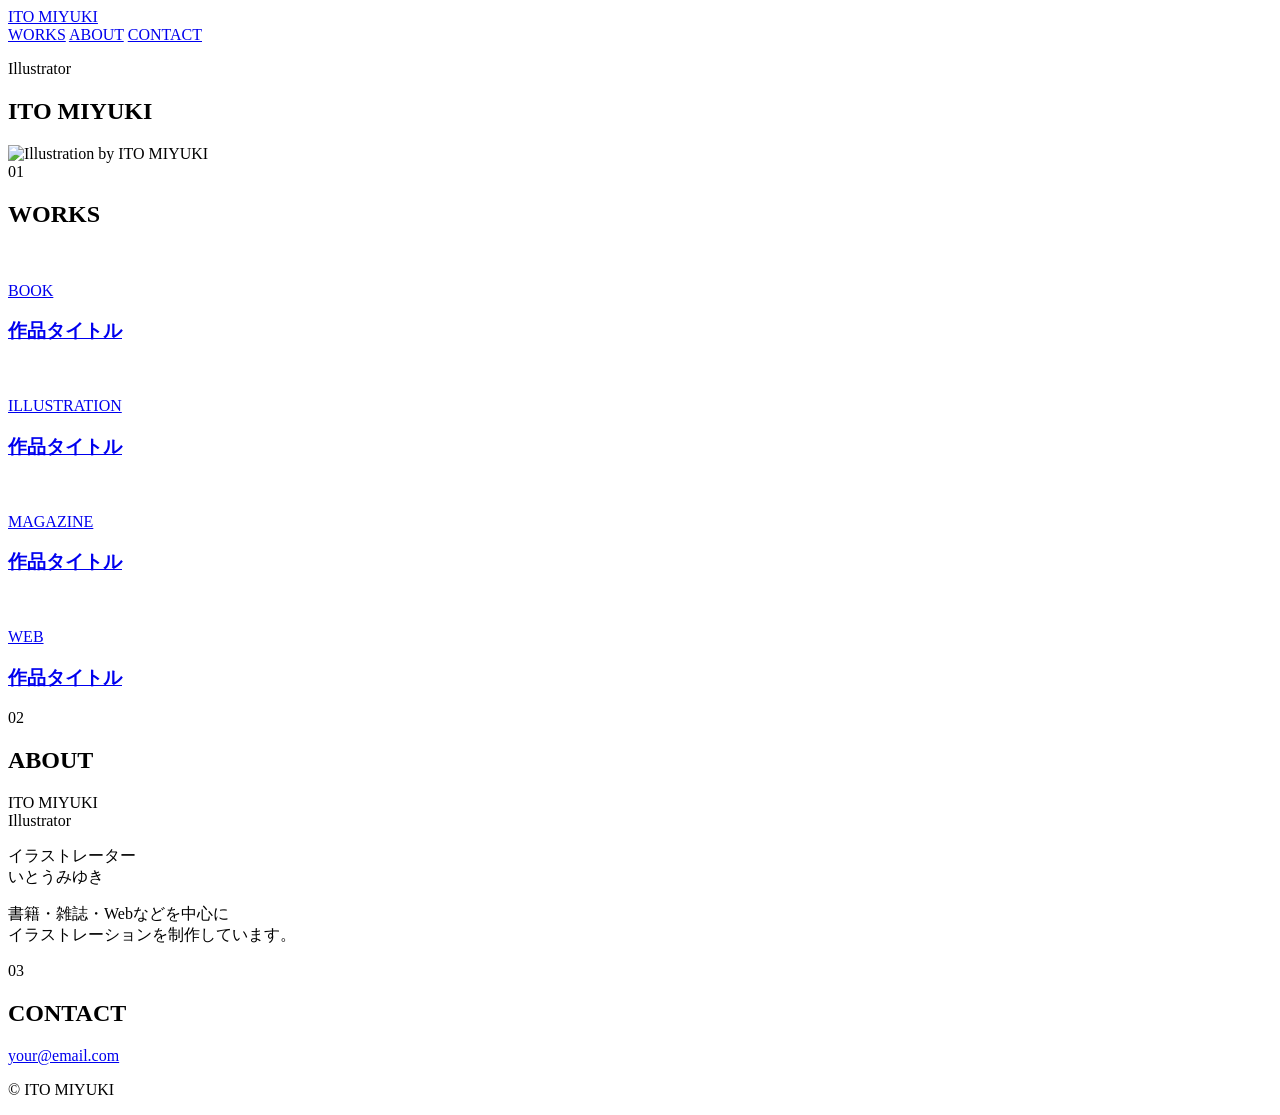
==== index.html @ 2920b09d "Create index.html for portfolio site Initial HTML structure for ITO MIYUKI's portfolio site." ====
<!DOCTYPE html>
<html lang="ja">
<head>
  <meta charset="UTF-8">
  <meta name="viewport" content="width=device-width, initial-scale=1.0">

  <title>ITO MIYUKI — Illustrator</title>
  <meta name="description" content="Illustrator ITO MIYUKI">

  <link rel="stylesheet" href="style.css">
</head>

<body>

  <!-- HEADER -->
  <header class="header">
    <a href="/" class="logo">ITO MIYUKI</a>

    <nav>
      <a href="#works">WORKS</a>
      <a href="#about">ABOUT</a>
      <a href="#contact">CONTACT</a>
    </nav>
  </header>


  <!-- MAIN -->
  <main>

    <!-- HERO -->
    <section class="hero">
      <div class="hero-text">
        <p>Illustrator</p>
        <h1>ITO MIYUKI</h1>
      </div>

      <div class="hero-image">
        <img src="images/main.jpg" alt="Illustration by ITO MIYUKI">
      </div>
    </section>


    <!-- WORKS -->
    <section id="works" class="works">

      <div class="section-title">
        <span>01</span>
        <h2>WORKS</h2>
      </div>

      <div class="works-grid">

        <a href="#" class="work work-large">
          <img src="images/work01.jpg" alt="">
          <div class="work-info">
            <p>BOOK</p>
            <h3>作品タイトル</h3>
          </div>
        </a>

        <a href="#" class="work">
          <img src="images/work02.jpg" alt="">
          <div class="work-info">
            <p>ILLUSTRATION</p>
            <h3>作品タイトル</h3>
          </div>
        </a>

        <a href="#" class="work">
          <img src="images/work03.jpg" alt="">
          <div class="work-info">
            <p>MAGAZINE</p>
            <h3>作品タイトル</h3>
          </div>
        </a>

        <a href="#" class="work work-large">
          <img src="images/work04.jpg" alt="">
          <div class="work-info">
            <p>WEB</p>
            <h3>作品タイトル</h3>
          </div>
        </a>

      </div>

    </section>


    <!-- ABOUT -->
    <section id="about" class="about">

      <div class="section-title">
        <span>02</span>
        <h2>ABOUT</h2>
      </div>

      <div class="about-content">
        <p class="about-name">
          ITO MIYUKI<br>
          Illustrator
        </p>

        <p>
          イラストレーター<br>
          いとうみゆき
        </p>

        <p>
          書籍・雑誌・Webなどを中心に<br>
          イラストレーションを制作しています。
        </p>
      </div>

    </section>


    <!-- CONTACT -->
    <section id="contact" class="contact">

      <div class="section-title">
        <span>03</span>
        <h2>CONTACT</h2>
      </div>

      <a href="mailto:your@email.com" class="email">
        your@email.com
      </a>

    </section>

  </main>


  <!-- FOOTER -->
  <footer>
    <p>© ITO MIYUKI</p>
  </footer>

</body>
</html>
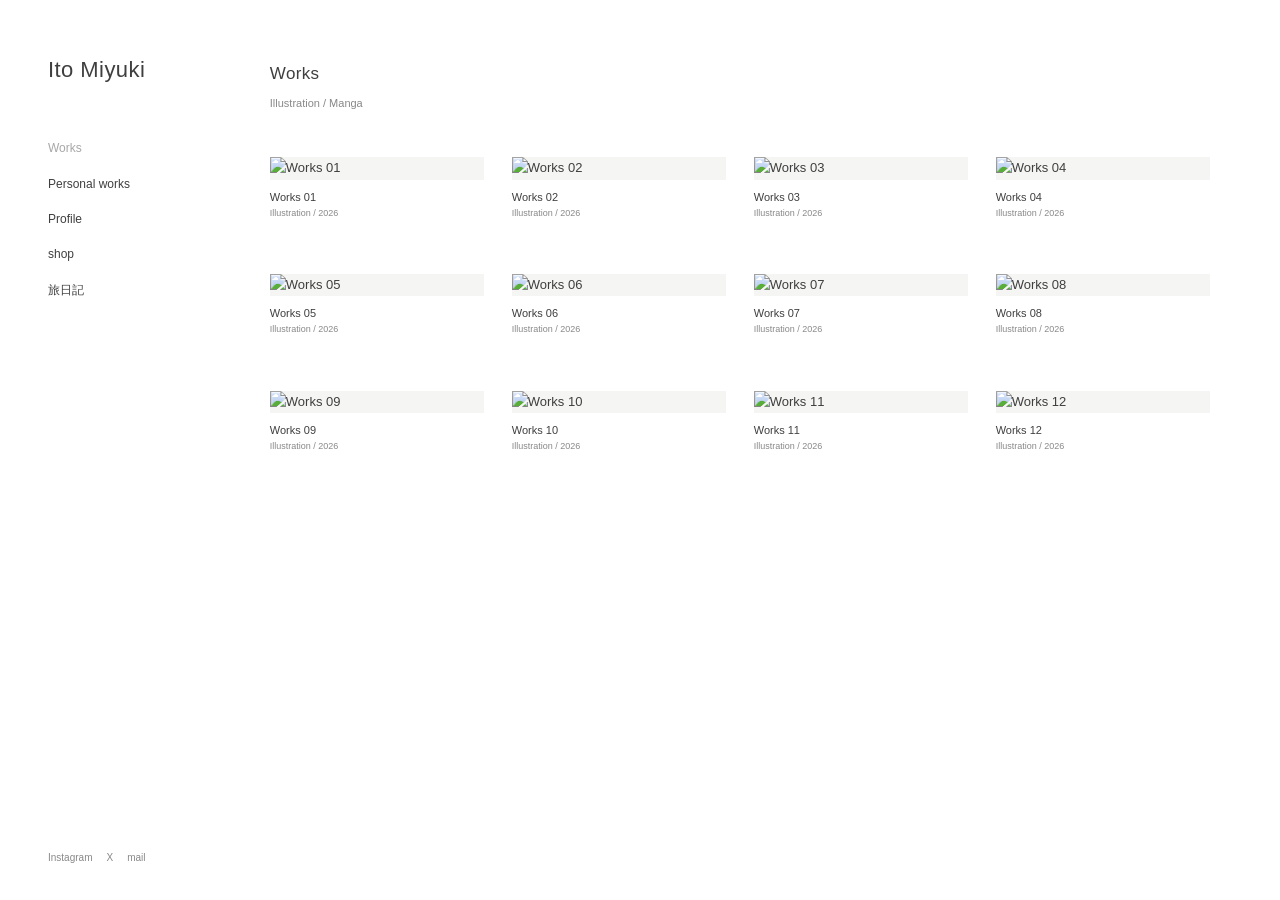
==== commit 08cfbdc4: "Add files via upload" ====
--- a/index.html
+++ b/index.html
@@ -3,139 +3,205 @@
 <head>
   <meta charset="UTF-8">
   <meta name="viewport" content="width=device-width, initial-scale=1.0">
-
-  <title>ITO MIYUKI — Illustrator</title>
-  <meta name="description" content="Illustrator ITO MIYUKI">
-
+  <title>Works — Ito Miyuki</title>
   <link rel="stylesheet" href="style.css">
 </head>
-
 <body>
 
-  <!-- HEADER -->
-  <header class="header">
-    <a href="/" class="logo">ITO MIYUKI</a>
-
-    <nav>
-      <a href="#works">WORKS</a>
-      <a href="#about">ABOUT</a>
-      <a href="#contact">CONTACT</a>
+  <aside class="sidebar">
+    <a class="logo" href="index.html">Ito Miyuki</a>
+    <nav class="nav">
+      <a class="active" href="index.html">Works</a>
+      <a class="" href="personal.html">Personal works</a>
+      <a class="" href="profile.html">Profile</a>
+      <a class="" href="shop.html">shop</a>
+      <a class="" href="travel.html">旅日記</a>
     </nav>
-  </header>
-
-
-  <!-- MAIN -->
-  <main>
-
-    <!-- HERO -->
-    <section class="hero">
-      <div class="hero-text">
-        <p>Illustrator</p>
-        <h1>ITO MIYUKI</h1>
-      </div>
-
-      <div class="hero-image">
-        <img src="images/main.jpg" alt="Illustration by ITO MIYUKI">
-      </div>
-    </section>
-
-
-    <!-- WORKS -->
-    <section id="works" class="works">
-
-      <div class="section-title">
-        <span>01</span>
-        <h2>WORKS</h2>
-      </div>
-
-      <div class="works-grid">
-
-        <a href="#" class="work work-large">
-          <img src="images/work01.jpg" alt="">
-          <div class="work-info">
-            <p>BOOK</p>
-            <h3>作品タイトル</h3>
-          </div>
-        </a>
-
-        <a href="#" class="work">
-          <img src="images/work02.jpg" alt="">
-          <div class="work-info">
-            <p>ILLUSTRATION</p>
-            <h3>作品タイトル</h3>
-          </div>
-        </a>
-
-        <a href="#" class="work">
-          <img src="images/work03.jpg" alt="">
-          <div class="work-info">
-            <p>MAGAZINE</p>
-            <h3>作品タイトル</h3>
-          </div>
-        </a>
-
-        <a href="#" class="work work-large">
-          <img src="images/work04.jpg" alt="">
-          <div class="work-info">
-            <p>WEB</p>
-            <h3>作品タイトル</h3>
-          </div>
-        </a>
-
-      </div>
-
-    </section>
-
-
-    <!-- ABOUT -->
-    <section id="about" class="about">
-
-      <div class="section-title">
-        <span>02</span>
-        <h2>ABOUT</h2>
-      </div>
-
-      <div class="about-content">
-        <p class="about-name">
-          ITO MIYUKI<br>
-          Illustrator
-        </p>
-
-        <p>
-          イラストレーター<br>
-          いとうみゆき
-        </p>
-
-        <p>
-          書籍・雑誌・Webなどを中心に<br>
-          イラストレーションを制作しています。
-        </p>
-      </div>
-
-    </section>
-
-
-    <!-- CONTACT -->
-    <section id="contact" class="contact">
-
-      <div class="section-title">
-        <span>03</span>
-        <h2>CONTACT</h2>
-      </div>
-
-      <a href="mailto:your@email.com" class="email">
-        your@email.com
-      </a>
-
-    </section>
-
-  </main>
-
-
-  <!-- FOOTER -->
-  <footer>
-    <p>© ITO MIYUKI</p>
-  </footer>
-
+    <div class="social">
+      <a href="#">Instagram</a>
+      <a href="#">X</a>
+      <a href="mailto:your@email.com">mail</a>
+    </div>
+  </aside>
+
+<main class="content">
+
+<section class="page-title">
+  <h1>Works</h1>
+  <p>Illustration / Manga</p>
+</section>
+<section class="gallery">
+
+<article class="card">
+  <a href="#img-work01">
+    <img src="images/works/work01.svg" alt="Works 01">
+  </a>
+  <div class="card-info">
+    <h2>Works 01</h2>
+    <p>Illustration / 2026</p>
+  </div>
+</article>
+<div class="lightbox" id="img-work01">
+  <a class="close" href="#" aria-label="閉じる">×</a>
+  <img src="images/works/work01.svg" alt="Works 01">
+</div>
+
+<article class="card">
+  <a href="#img-work02">
+    <img src="images/works/work02.svg" alt="Works 02">
+  </a>
+  <div class="card-info">
+    <h2>Works 02</h2>
+    <p>Illustration / 2026</p>
+  </div>
+</article>
+<div class="lightbox" id="img-work02">
+  <a class="close" href="#" aria-label="閉じる">×</a>
+  <img src="images/works/work02.svg" alt="Works 02">
+</div>
+
+<article class="card">
+  <a href="#img-work03">
+    <img src="images/works/work03.svg" alt="Works 03">
+  </a>
+  <div class="card-info">
+    <h2>Works 03</h2>
+    <p>Illustration / 2026</p>
+  </div>
+</article>
+<div class="lightbox" id="img-work03">
+  <a class="close" href="#" aria-label="閉じる">×</a>
+  <img src="images/works/work03.svg" alt="Works 03">
+</div>
+
+<article class="card">
+  <a href="#img-work04">
+    <img src="images/works/work04.svg" alt="Works 04">
+  </a>
+  <div class="card-info">
+    <h2>Works 04</h2>
+    <p>Illustration / 2026</p>
+  </div>
+</article>
+<div class="lightbox" id="img-work04">
+  <a class="close" href="#" aria-label="閉じる">×</a>
+  <img src="images/works/work04.svg" alt="Works 04">
+</div>
+
+<article class="card">
+  <a href="#img-work05">
+    <img src="images/works/work05.svg" alt="Works 05">
+  </a>
+  <div class="card-info">
+    <h2>Works 05</h2>
+    <p>Illustration / 2026</p>
+  </div>
+</article>
+<div class="lightbox" id="img-work05">
+  <a class="close" href="#" aria-label="閉じる">×</a>
+  <img src="images/works/work05.svg" alt="Works 05">
+</div>
+
+<article class="card">
+  <a href="#img-work06">
+    <img src="images/works/work06.svg" alt="Works 06">
+  </a>
+  <div class="card-info">
+    <h2>Works 06</h2>
+    <p>Illustration / 2026</p>
+  </div>
+</article>
+<div class="lightbox" id="img-work06">
+  <a class="close" href="#" aria-label="閉じる">×</a>
+  <img src="images/works/work06.svg" alt="Works 06">
+</div>
+
+<article class="card">
+  <a href="#img-work07">
+    <img src="images/works/work07.svg" alt="Works 07">
+  </a>
+  <div class="card-info">
+    <h2>Works 07</h2>
+    <p>Illustration / 2026</p>
+  </div>
+</article>
+<div class="lightbox" id="img-work07">
+  <a class="close" href="#" aria-label="閉じる">×</a>
+  <img src="images/works/work07.svg" alt="Works 07">
+</div>
+
+<article class="card">
+  <a href="#img-work08">
+    <img src="images/works/work08.svg" alt="Works 08">
+  </a>
+  <div class="card-info">
+    <h2>Works 08</h2>
+    <p>Illustration / 2026</p>
+  </div>
+</article>
+<div class="lightbox" id="img-work08">
+  <a class="close" href="#" aria-label="閉じる">×</a>
+  <img src="images/works/work08.svg" alt="Works 08">
+</div>
+
+<article class="card">
+  <a href="#img-work09">
+    <img src="images/works/work09.svg" alt="Works 09">
+  </a>
+  <div class="card-info">
+    <h2>Works 09</h2>
+    <p>Illustration / 2026</p>
+  </div>
+</article>
+<div class="lightbox" id="img-work09">
+  <a class="close" href="#" aria-label="閉じる">×</a>
+  <img src="images/works/work09.svg" alt="Works 09">
+</div>
+
+<article class="card">
+  <a href="#img-work10">
+    <img src="images/works/work10.svg" alt="Works 10">
+  </a>
+  <div class="card-info">
+    <h2>Works 10</h2>
+    <p>Illustration / 2026</p>
+  </div>
+</article>
+<div class="lightbox" id="img-work10">
+  <a class="close" href="#" aria-label="閉じる">×</a>
+  <img src="images/works/work10.svg" alt="Works 10">
+</div>
+
+<article class="card">
+  <a href="#img-work11">
+    <img src="images/works/work11.svg" alt="Works 11">
+  </a>
+  <div class="card-info">
+    <h2>Works 11</h2>
+    <p>Illustration / 2026</p>
+  </div>
+</article>
+<div class="lightbox" id="img-work11">
+  <a class="close" href="#" aria-label="閉じる">×</a>
+  <img src="images/works/work11.svg" alt="Works 11">
+</div>
+
+<article class="card">
+  <a href="#img-work12">
+    <img src="images/works/work12.svg" alt="Works 12">
+  </a>
+  <div class="card-info">
+    <h2>Works 12</h2>
+    <p>Illustration / 2026</p>
+  </div>
+</article>
+<div class="lightbox" id="img-work12">
+  <a class="close" href="#" aria-label="閉じる">×</a>
+  <img src="images/works/work12.svg" alt="Works 12">
+</div>
+
+</section>
+
+</main>
 </body>
 </html>
--- a/style.css
+++ b/style.css
@@ -0,0 +1,289 @@
+@charset "UTF-8";
+
+:root {
+  --text: #3f3f3f;
+  --sub: #888;
+  --side: 225px;
+  --bg: #fff;
+}
+
+* { box-sizing: border-box; }
+html { scroll-behavior: smooth; }
+
+body {
+  margin: 0;
+  background: var(--bg);
+  color: var(--text);
+  font-family: -apple-system, BlinkMacSystemFont, "Helvetica Neue",
+    "Hiragino Kaku Gothic ProN", "Yu Gothic", "Noto Sans JP", sans-serif;
+  font-size: 13px;
+  line-height: 1.7;
+}
+
+a { color: inherit; text-decoration: none; }
+img { display: block; max-width: 100%; }
+
+.sidebar {
+  position: fixed;
+  inset: 0 auto 0 0;
+  width: var(--side);
+  padding: 58px 30px 34px 48px;
+  background: #fff;
+  z-index: 20;
+  display: flex;
+  flex-direction: column;
+}
+
+.logo {
+  display: inline-block;
+  margin-bottom: 56px;
+  font-size: 22px;
+  line-height: 1.1;
+  letter-spacing: .02em;
+  font-weight: 400;
+}
+
+.nav {
+  display: flex;
+  flex-direction: column;
+  gap: 15px;
+}
+
+.nav a {
+  width: fit-content;
+  font-size: 12px;
+  transition: opacity .2s ease;
+}
+
+.nav a:hover,
+.nav a.active { opacity: .45; }
+
+.social {
+  margin-top: auto;
+  display: flex;
+  flex-wrap: wrap;
+  gap: 8px 14px;
+  color: var(--sub);
+}
+
+.social a { font-size: 10px; }
+
+.content {
+  margin-left: var(--side);
+  padding: 62px 5.5vw 110px 3.5vw;
+  max-width: 1750px;
+}
+
+.page-title {
+  margin: 0 0 45px;
+}
+
+.page-title h1 {
+  margin: 0;
+  font-size: 17px;
+  line-height: 1.4;
+  font-weight: 400;
+  letter-spacing: .02em;
+}
+
+.page-title p {
+  margin: 8px 0 0;
+  color: var(--sub);
+  font-size: 11px;
+}
+
+/* 作品画像は「元画像の縦横比」を維持 */
+.gallery {
+  display: grid;
+  grid-template-columns: repeat(4, minmax(140px, 1fr));
+  gap: 54px 28px;
+  align-items: start;
+}
+
+.card a {
+  display: block;
+  overflow: hidden;
+  background: #f5f5f3;
+  cursor: zoom-in;
+}
+
+.card img {
+  width: 100%;
+  height: auto;
+  transition: opacity .3s ease, transform .3s ease;
+}
+
+.card a:hover img {
+  opacity: .84;
+  transform: scale(1.01);
+}
+
+.card-info { padding-top: 9px; }
+
+.card-info h2 {
+  margin: 0;
+  font-size: 11px;
+  font-weight: 400;
+  line-height: 1.55;
+}
+
+.card-info p {
+  margin: 1px 0 0;
+  color: var(--sub);
+  font-size: 9px;
+  line-height: 1.5;
+}
+
+/* クリックで開く大きな画像 */
+.lightbox {
+  position: fixed;
+  inset: 0;
+  z-index: 100;
+  display: none;
+  align-items: center;
+  justify-content: center;
+  padding: 35px;
+  background: rgba(255,255,255,.94);
+}
+
+.lightbox:target {
+  display: flex;
+}
+
+.lightbox img {
+  max-width: 92vw;
+  max-height: 90vh;
+  width: auto;
+  height: auto;
+  object-fit: contain;
+}
+
+.lightbox .close {
+  position: absolute;
+  top: 22px;
+  right: 30px;
+  font-size: 25px;
+  line-height: 1;
+  color: #555;
+  font-weight: 300;
+}
+
+.text-page {
+  max-width: 650px;
+}
+
+.text-page h1 {
+  margin: 0 0 35px;
+  font-size: 18px;
+  font-weight: 400;
+}
+
+.text-page h2 {
+  margin: 42px 0 8px;
+  font-size: 12px;
+  font-weight: 400;
+}
+
+.text-page p {
+  margin: 0 0 12px;
+  color: #666;
+  font-size: 12px;
+}
+
+.profile-photo {
+  width: min(340px, 100%);
+  margin-bottom: 35px;
+}
+
+.links a {
+  display: block;
+  margin: 5px 0;
+  font-size: 12px;
+  color: #666;
+}
+
+.travel-list {
+  display: grid;
+  gap: 70px;
+}
+
+.travel-entry {
+  max-width: 900px;
+}
+
+.travel-entry h2 {
+  margin: 0 0 13px;
+  font-size: 14px;
+  font-weight: 400;
+}
+
+.travel-entry .date {
+  color: var(--sub);
+  font-size: 10px;
+  margin-left: 8px;
+}
+
+.travel-image {
+  margin-bottom: 16px;
+}
+
+.travel-image img {
+  width: 100%;
+  height: auto;
+}
+
+.travel-entry p {
+  max-width: 600px;
+  margin: 0;
+  color: #666;
+  font-size: 12px;
+}
+
+@media (max-width: 1100px) {
+  :root { --side: 190px; }
+  .sidebar { padding-left: 30px; }
+  .content { padding-left: 4vw; padding-right: 5vw; }
+  .gallery {
+    grid-template-columns: repeat(3, minmax(130px, 1fr));
+    gap: 46px 22px;
+  }
+}
+
+@media (max-width: 700px) {
+  :root { --side: 0px; }
+
+  .sidebar {
+    position: relative;
+    width: 100%;
+    height: auto;
+    padding: 28px 22px 18px;
+  }
+
+  .logo { margin-bottom: 23px; font-size: 20px; }
+
+  .nav {
+    flex-direction: row;
+    flex-wrap: wrap;
+    gap: 8px 17px;
+  }
+
+  .social { margin-top: 22px; }
+
+  .content {
+    margin-left: 0;
+    padding: 42px 22px 80px;
+  }
+
+  .gallery {
+    grid-template-columns: repeat(2, minmax(0, 1fr));
+    gap: 42px 15px;
+  }
+
+  .lightbox { padding: 20px; }
+  .lightbox img { max-width: 96vw; max-height: 88vh; }
+  .lightbox .close { top: 16px; right: 20px; }
+}
+
+@media (max-width: 430px) {
+  .gallery { grid-template-columns: 1fr; }
+}
